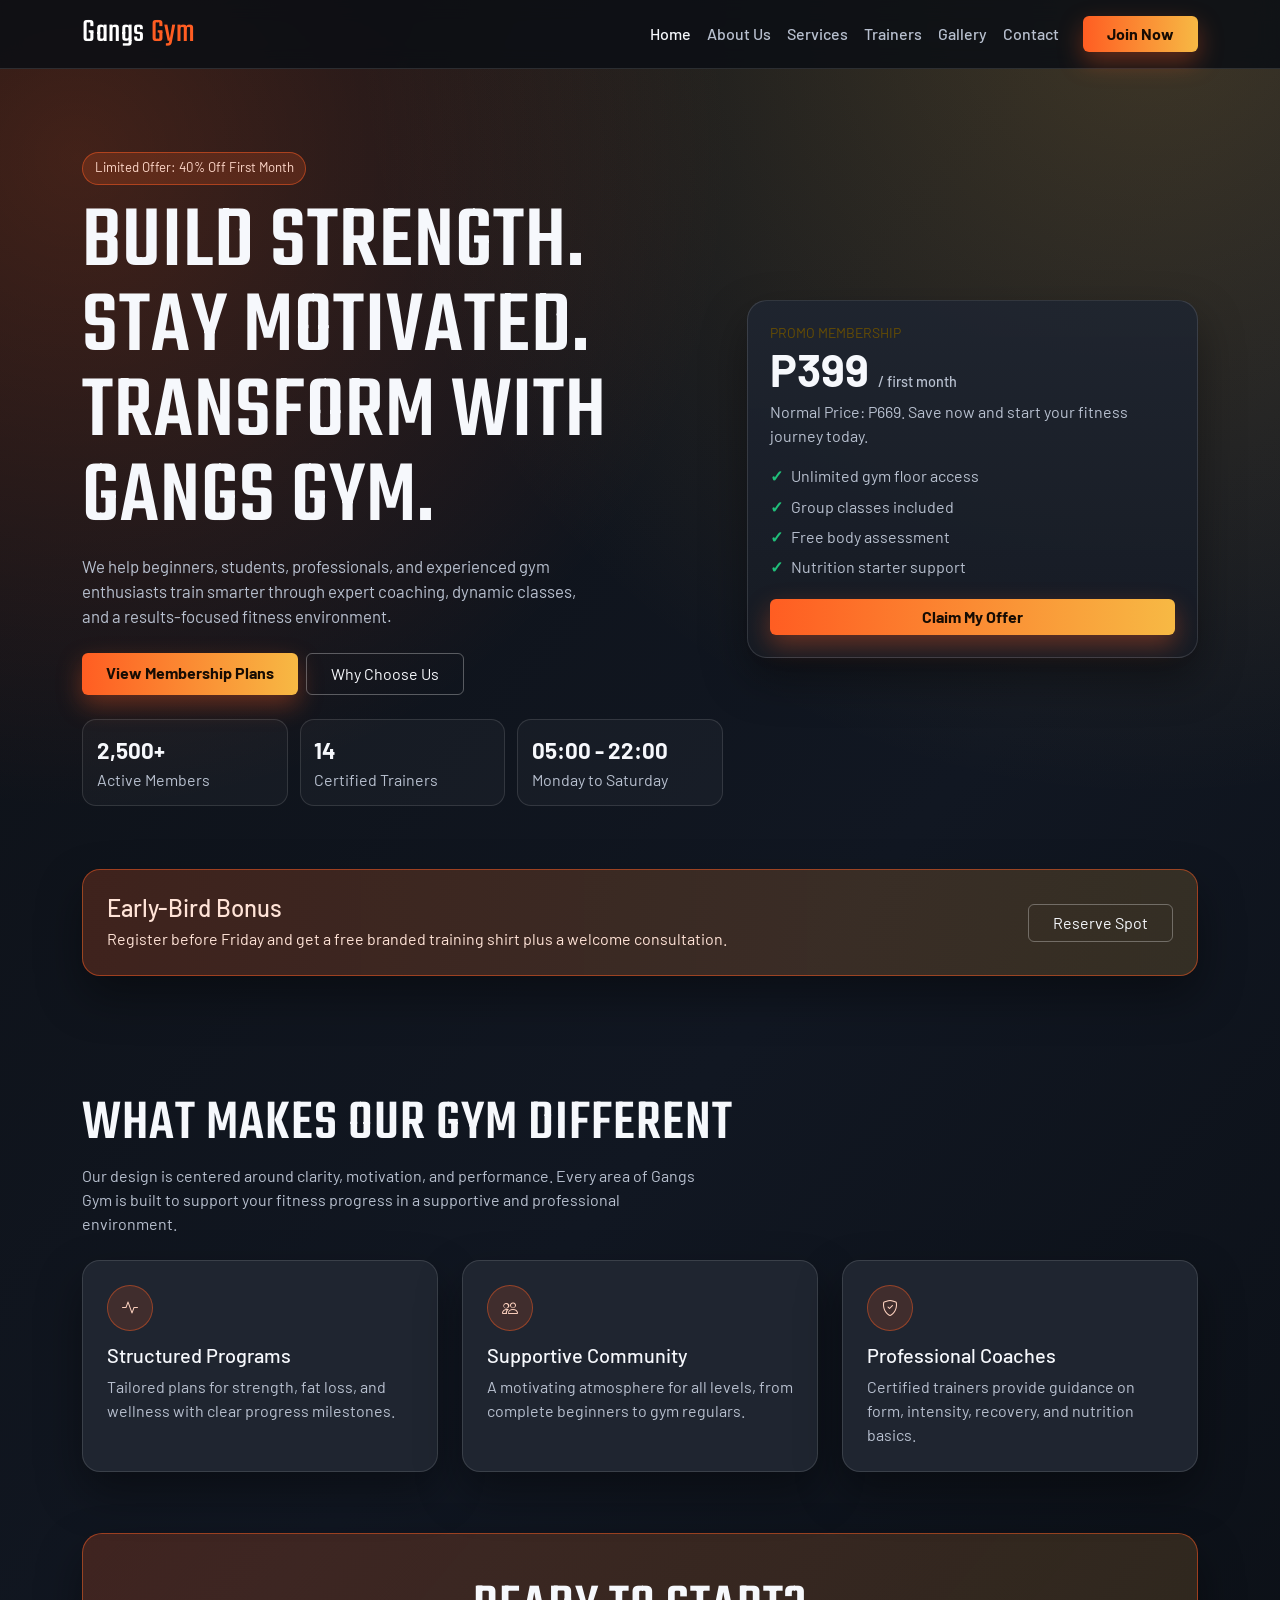
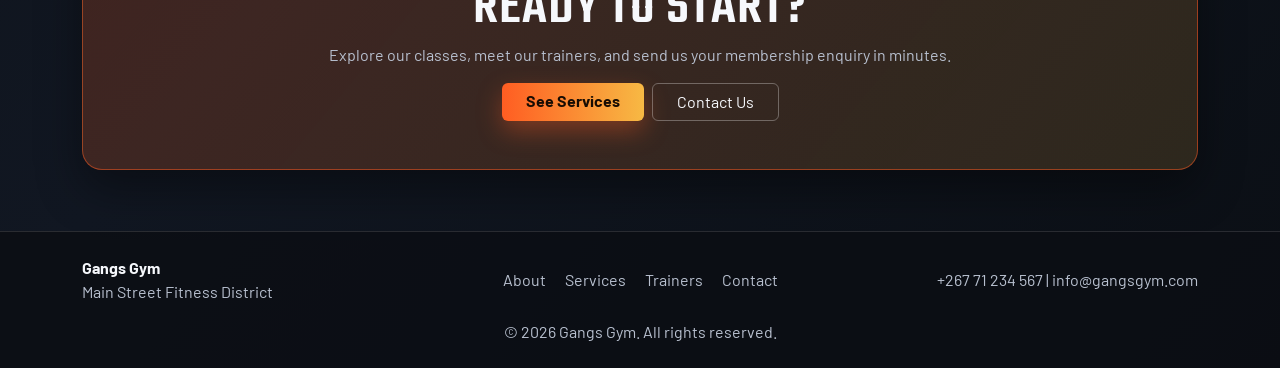
==== index.html @ bc1828f5 "Add files via upload" ====
<!DOCTYPE html>
<html lang="en">
<head>
  <meta charset="UTF-8" />
  <meta name="viewport" content="width=device-width, initial-scale=1" />
  <meta
    name="description"
    content="Gangs Gym official website. Explore memberships, classes, trainers, promotions, and start your fitness journey."
  />
  <title>Gangs Gym | Home</title>
  <link rel="preconnect" href="https://fonts.googleapis.com" />
  <link rel="preconnect" href="https://fonts.gstatic.com" crossorigin />
  <link href="https://fonts.googleapis.com/css2?family=Barlow:wght@400;500;600;700&family=Teko:wght@500;600;700&display=swap" rel="stylesheet" />
  <link href="https://cdn.jsdelivr.net/npm/bootstrap@5.3.3/dist/css/bootstrap.min.css" rel="stylesheet" />
  <link href="https://cdn.jsdelivr.net/npm/bootstrap-icons@1.11.3/font/bootstrap-icons.min.css" rel="stylesheet" />
  <link rel="stylesheet" href="styles.css" />
</head>
<body>
  <nav class="navbar navbar-expand-lg site-navbar sticky-top" data-bs-theme="dark">
    <div class="container py-1">
      <a class="navbar-brand" href="index.html">Gangs <span class="brand-accent">Gym</span></a>
      <button class="navbar-toggler" type="button" data-bs-toggle="collapse" data-bs-target="#mainNav" aria-controls="mainNav" aria-expanded="false" aria-label="Toggle navigation">
        <span class="navbar-toggler-icon"></span>
      </button>
      <div class="collapse navbar-collapse" id="mainNav">
        <ul class="navbar-nav ms-auto me-lg-3">
          <li class="nav-item"><a class="nav-link active" href="index.html">Home</a></li>
          <li class="nav-item"><a class="nav-link" href="about.html">About Us</a></li>
          <li class="nav-item"><a class="nav-link" href="services.html">Services</a></li>
          <li class="nav-item"><a class="nav-link" href="trainers.html">Trainers</a></li>
          <li class="nav-item"><a class="nav-link" href="gallery.html">Gallery</a></li>
          <li class="nav-item"><a class="nav-link" href="contact.html">Contact</a></li>
        </ul>
        <a class="btn btn-brand px-4" href="contact.html">Join Now</a>
      </div>
    </div>
  </nav>

  <main>
    <section class="hero-section">
      <div class="container">
        <div class="row align-items-center g-4">
          <div class="col-lg-7 fade-in">
            <span class="promo-pill">Limited Offer: 40% Off First Month</span>
            <h1 class="hero-title mt-3">Build Strength. Stay Motivated. Transform with Gangs Gym.</h1>
            <p class="hero-sub mb-4">
              We help beginners, students, professionals, and experienced gym enthusiasts train smarter through expert coaching,
              dynamic classes, and a results-focused fitness environment.
            </p>
            <div class="d-flex flex-wrap gap-2">
              <a class="btn btn-brand px-4 py-2" href="services.html">View Membership Plans</a>
              <a class="btn btn-outline-brand px-4 py-2" href="about.html">Why Choose Us</a>
            </div>
            <div class="stat-wrap mt-4">
              <div class="stat-box">
                <strong>2,500+</strong>
                <span class="muted">Active Members</span>
              </div>
              <div class="stat-box">
                <strong>14</strong>
                <span class="muted">Certified Trainers</span>
              </div>
              <div class="stat-box">
                <strong>05:00 - 22:00</strong>
                <span class="muted">Monday to Saturday</span>
              </div>
            </div>
          </div>
          <div class="col-lg-5 fade-in">
            <aside class="hero-card">
              <p class="text-uppercase small text-warning-emphasis mb-1">Promo Membership</p>
              <div class="hero-price">P399 <small>/ first month</small></div>
              <p class="muted mt-2 mb-2">Normal Price: P669. Save now and start your fitness journey today.</p>
              <ul class="check-list">
                <li>Unlimited gym floor access</li>
                <li>Group classes included</li>
                <li>Free body assessment</li>
                <li>Nutrition starter support</li>
              </ul>
              <a class="btn btn-brand w-100 mt-1" href="contact.html">Claim My Offer</a>
            </aside>
          </div>
        </div>
      </div>
    </section>

    <section class="section-space pt-1">
      <div class="container">
        <div class="promo-banner p-4 d-flex flex-column flex-lg-row align-items-lg-center justify-content-between gap-3 fade-in">
          <div>
            <h2 class="h4 mb-1">Early-Bird Bonus</h2>
            <p class="mb-0">Register before Friday and get a free branded training shirt plus a welcome consultation.</p>
          </div>
          <a class="btn btn-outline-brand px-4" href="contact.html">Reserve Spot</a>
        </div>
      </div>
    </section>

    <section class="section-space">
      <div class="container">
        <h2 class="section-title fade-in">What Makes Our Gym Different</h2>
        <p class="section-lead mb-4 fade-in">
          Our design is centered around clarity, motivation, and performance. Every area of Gangs Gym is built to support
          your fitness progress in a supportive and professional environment.
        </p>
        <div class="row g-4">
          <div class="col-md-4 fade-in">
            <article class="feature-card p-4">
              <span class="icon-circle"><i class="bi bi-activity"></i></span>
              <h3 class="h5">Structured Programs</h3>
              <p class="muted mb-0">Tailored plans for strength, fat loss, and wellness with clear progress milestones.</p>
            </article>
          </div>
          <div class="col-md-4 fade-in">
            <article class="feature-card p-4">
              <span class="icon-circle"><i class="bi bi-people"></i></span>
              <h3 class="h5">Supportive Community</h3>
              <p class="muted mb-0">A motivating atmosphere for all levels, from complete beginners to gym regulars.</p>
            </article>
          </div>
          <div class="col-md-4 fade-in">
            <article class="feature-card p-4">
              <span class="icon-circle"><i class="bi bi-shield-check"></i></span>
              <h3 class="h5">Professional Coaches</h3>
              <p class="muted mb-0">Certified trainers provide guidance on form, intensity, recovery, and nutrition basics.</p>
            </article>
          </div>
        </div>
      </div>
    </section>

    <section class="section-space pt-0">
      <div class="container">
        <div class="cta-band p-4 p-lg-5 text-center fade-in">
          <h2 class="section-title mb-2">Ready to Start?</h2>
          <p class="section-lead mx-auto mb-3">
            Explore our classes, meet our trainers, and send us your membership enquiry in minutes.
          </p>
          <div class="d-flex flex-wrap justify-content-center gap-2">
            <a class="btn btn-brand px-4" href="services.html">See Services</a>
            <a class="btn btn-outline-brand px-4" href="contact.html">Contact Us</a>
          </div>
        </div>
      </div>
    </section>
  </main>

  <footer class="py-4">
    <div class="container">
      <div class="row gy-3 align-items-center">
        <div class="col-lg-4 text-center text-lg-start">
          <strong class="d-block">Gangs Gym</strong>
          <span class="muted">Main Street Fitness District</span>
        </div>
        <div class="col-lg-4 text-center">
          <a class="footer-link me-3" href="about.html">About</a>
          <a class="footer-link me-3" href="services.html">Services</a>
          <a class="footer-link me-3" href="trainers.html">Trainers</a>
          <a class="footer-link" href="contact.html">Contact</a>
        </div>
        <div class="col-lg-4 text-center text-lg-end muted">
          <span>+267 71 234 567 | info@gangsgym.com</span>
        </div>
      </div>
      <p class="text-center muted mt-3 mb-0">&copy; <span class="current-year"></span> Gangs Gym. All rights reserved.</p>
    </div>
  </footer>

  <script src="https://cdn.jsdelivr.net/npm/bootstrap@5.3.3/dist/js/bootstrap.bundle.min.js"></script>
  <script src="script.js"></script>
</body>
</html>
---- styles.css ----
:root {
  --bg-main: #0f1218;
  --bg-soft: #171c25;
  --bg-card: #1f2530;
  --text-main: #f6f8fc;
  --text-muted: #b8c0cf;
  --line: rgba(255, 255, 255, 0.12);
  --accent: #ff5d22;
  --accent-2: #f7b944;
  --accent-dark: #351a08;
  --success: #20bf7a;
  --shadow-lg: 0 20px 45px rgba(0, 0, 0, 0.38);
}

* {
  box-sizing: border-box;
}

html {
  scroll-behavior: smooth;
}

body {
  margin: 0;
  color: var(--text-main);
  font-family: "Barlow", sans-serif;
  background:
    radial-gradient(circle at 6% 8%, rgba(255, 93, 34, 0.22), transparent 30%),
    radial-gradient(circle at 90% 0%, rgba(247, 185, 68, 0.2), transparent 35%),
    linear-gradient(130deg, #0d1015 0%, #111722 55%, #0b0f15 100%);
  min-height: 100vh;
}

a {
  color: inherit;
  text-decoration: none;
}

.site-navbar {
  background: rgba(11, 14, 20, 0.86);
  backdrop-filter: blur(10px);
  border-bottom: 1px solid var(--line);
}

.navbar-brand {
  font-family: "Teko", sans-serif;
  font-size: 2.1rem;
  line-height: 1;
  letter-spacing: 0.6px;
}

.brand-accent {
  color: var(--accent);
}

.nav-link {
  color: var(--text-muted);
  font-weight: 500;
}

.nav-link:hover,
.nav-link:focus,
.nav-link.active {
  color: var(--text-main) !important;
}

.btn-brand {
  border: 0;
  font-weight: 700;
  color: #170c03;
  background: linear-gradient(90deg, var(--accent), var(--accent-2));
  box-shadow: 0 10px 24px rgba(255, 93, 34, 0.35);
}

.btn-brand:hover {
  color: #170c03;
  transform: translateY(-1px);
}

.btn-outline-brand {
  border: 1px solid rgba(255, 255, 255, 0.3);
  color: var(--text-main);
}

.btn-outline-brand:hover {
  border-color: var(--accent);
  color: var(--text-main);
  background: rgba(255, 93, 34, 0.13);
}

.hero-section {
  padding: 5.2rem 0 3.7rem;
}

.hero-title,
.section-title {
  font-family: "Teko", sans-serif;
  text-transform: uppercase;
  letter-spacing: 1px;
  margin-bottom: 0.8rem;
}

.hero-title {
  font-size: clamp(2.8rem, 7.8vw, 5.6rem);
  line-height: 0.95;
}

.section-title {
  font-size: clamp(2.1rem, 5.5vw, 3.6rem);
  line-height: 0.92;
}

.hero-sub {
  color: var(--text-muted);
  font-size: 1.05rem;
  max-width: 58ch;
}

.promo-pill {
  display: inline-block;
  padding: 0.34rem 0.72rem;
  border-radius: 999px;
  font-size: 0.83rem;
  border: 1px solid rgba(255, 93, 34, 0.5);
  color: #ffd8ca;
  background: rgba(255, 93, 34, 0.18);
}

.hero-card,
.glass-card {
  background: linear-gradient(180deg, rgba(31, 37, 48, 0.93), rgba(22, 27, 36, 0.95));
  border: 1px solid var(--line);
  border-radius: 20px;
  box-shadow: var(--shadow-lg);
}

.hero-card {
  padding: 1.35rem;
}

.hero-price {
  font-size: 2.8rem;
  font-weight: 700;
  line-height: 1;
}

.hero-price small {
  font-size: 0.9rem;
  color: var(--text-muted);
  font-weight: 500;
}

.check-list {
  margin: 1rem 0;
  padding: 0;
  list-style: none;
}

.check-list li {
  margin-bottom: 0.4rem;
  color: var(--text-muted);
}

.check-list li::before {
  content: "✓";
  color: var(--success);
  margin-right: 0.55rem;
  font-weight: 700;
}

.stat-wrap {
  display: grid;
  grid-template-columns: repeat(3, minmax(0, 1fr));
  gap: 0.75rem;
}

.stat-box {
  border: 1px solid var(--line);
  border-radius: 14px;
  background: rgba(255, 255, 255, 0.03);
  padding: 0.85rem;
}

.stat-box strong {
  display: block;
  font-size: 1.4rem;
}

.section-space {
  padding: 3.8rem 0;
}

.section-lead {
  color: var(--text-muted);
  max-width: 70ch;
}

.feature-card,
.service-card,
.trainer-card,
.gallery-card,
.contact-card {
  height: 100%;
  border: 1px solid var(--line);
  border-radius: 18px;
  background: var(--bg-card);
  box-shadow: var(--shadow-lg);
}

.feature-card .icon-circle,
.contact-card .icon-circle {
  width: 46px;
  height: 46px;
  display: inline-flex;
  align-items: center;
  justify-content: center;
  border-radius: 999px;
  background: rgba(255, 93, 34, 0.15);
  border: 1px solid rgba(255, 93, 34, 0.45);
  color: #ffd3c0;
  margin-bottom: 0.8rem;
}

.muted {
  color: var(--text-muted);
}

.promo-banner {
  border: 1px solid rgba(255, 93, 34, 0.5);
  background: linear-gradient(90deg, rgba(255, 93, 34, 0.2), rgba(247, 185, 68, 0.16));
  color: #ffe3d7;
  border-radius: 18px;
  box-shadow: var(--shadow-lg);
}

.price-card {
  border-radius: 18px;
  border: 1px solid var(--line);
  background: var(--bg-card);
  height: 100%;
}

.price-card.featured {
  border-color: rgba(255, 93, 34, 0.55);
  background: linear-gradient(160deg, rgba(255, 93, 34, 0.23), rgba(247, 185, 68, 0.14));
}

.price-tag {
  font-size: 2.1rem;
  font-weight: 700;
  line-height: 1;
}

.price-tag small {
  color: var(--text-muted);
  font-size: 0.88rem;
  font-weight: 500;
}

.table.table-dark {
  --bs-table-bg: #161b24;
  --bs-table-striped-bg: #12171f;
  --bs-table-border-color: rgba(255, 255, 255, 0.08);
}

.trainer-photo {
  width: 100%;
  height: 280px;
  object-fit: cover;
  border-top-left-radius: 18px;
  border-top-right-radius: 18px;
}

.badge-skill {
  display: inline-block;
  border: 1px solid rgba(255, 255, 255, 0.2);
  border-radius: 999px;
  padding: 0.24rem 0.62rem;
  font-size: 0.8rem;
  color: var(--text-muted);
  margin-right: 0.35rem;
  margin-bottom: 0.35rem;
}

.gallery-image {
  width: 100%;
  height: 260px;
  object-fit: cover;
  border-top-left-radius: 18px;
  border-top-right-radius: 18px;
}

.gallery-caption {
  color: var(--text-muted);
  font-size: 0.95rem;
}

.contact-form .form-control,
.contact-form .form-select {
  background: #111722;
  border: 1px solid rgba(255, 255, 255, 0.16);
  color: var(--text-main);
}

.contact-form .form-control:focus,
.contact-form .form-select:focus {
  border-color: rgba(255, 93, 34, 0.9);
  box-shadow: 0 0 0 0.2rem rgba(255, 93, 34, 0.22);
}

.contact-form .form-control::placeholder {
  color: #94a0b3;
}

.cta-band {
  border: 1px solid rgba(255, 93, 34, 0.5);
  border-radius: 20px;
  background: linear-gradient(130deg, rgba(255, 93, 34, 0.2), rgba(247, 185, 68, 0.14));
  box-shadow: var(--shadow-lg);
}

footer {
  border-top: 1px solid var(--line);
  background: rgba(11, 14, 20, 0.84);
}

.footer-link {
  color: var(--text-muted);
}

.footer-link:hover {
  color: var(--text-main);
}

.fade-in {
  opacity: 0;
  transform: translateY(20px);
  transition: opacity 0.7s ease, transform 0.7s ease;
}

.fade-in.is-visible {
  opacity: 1;
  transform: none;
}

@media (max-width: 991.98px) {
  .hero-section {
    padding-top: 4.5rem;
  }

  .stat-wrap {
    grid-template-columns: 1fr;
  }

  .trainer-photo,
  .gallery-image {
    height: 240px;
  }
}

@media (max-width: 575.98px) {
  .hero-title {
    letter-spacing: 0.6px;
  }

  .section-space {
    padding: 3.1rem 0;
  }

  .trainer-photo,
  .gallery-image {
    height: 210px;
  }
}
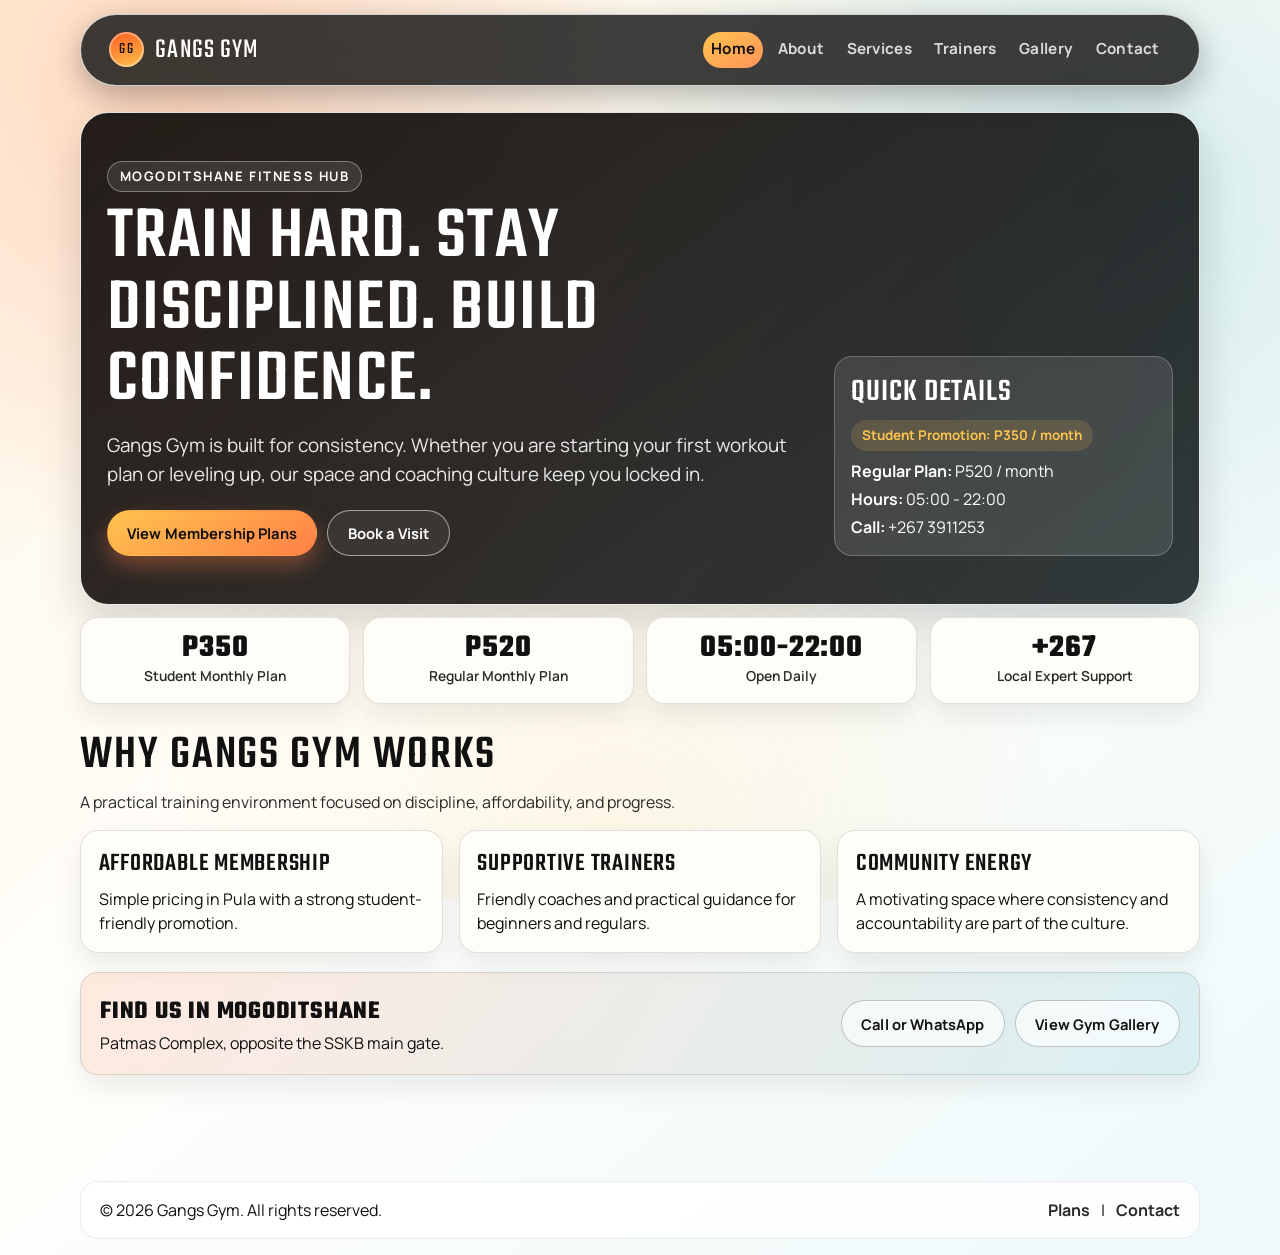
==== commit 7cc257cb: "Add files via upload" ====
--- a/index.html
+++ b/index.html
@@ -3,170 +3,142 @@
 <head>
   <meta charset="UTF-8" />
   <meta name="viewport" content="width=device-width, initial-scale=1" />
-  <meta
-    name="description"
-    content="Gangs Gym official website. Explore memberships, classes, trainers, promotions, and start your fitness journey."
-  />
   <title>Gangs Gym | Home</title>
+  <meta name="description" content="Gangs Gym in Mogoditshane: affordable plans, trainer support, and a disciplined fitness community." />
   <link rel="preconnect" href="https://fonts.googleapis.com" />
   <link rel="preconnect" href="https://fonts.gstatic.com" crossorigin />
-  <link href="https://fonts.googleapis.com/css2?family=Barlow:wght@400;500;600;700&family=Teko:wght@500;600;700&display=swap" rel="stylesheet" />
+  <link href="https://fonts.googleapis.com/css2?family=Manrope:wght@400;500;700;800&family=Teko:wght@500;600;700&display=swap" rel="stylesheet" />
   <link href="https://cdn.jsdelivr.net/npm/bootstrap@5.3.3/dist/css/bootstrap.min.css" rel="stylesheet" />
-  <link href="https://cdn.jsdelivr.net/npm/bootstrap-icons@1.11.3/font/bootstrap-icons.min.css" rel="stylesheet" />
   <link rel="stylesheet" href="styles.css" />
 </head>
-<body>
-  <nav class="navbar navbar-expand-lg site-navbar sticky-top" data-bs-theme="dark">
-    <div class="container py-1">
-      <a class="navbar-brand" href="index.html">Gangs <span class="brand-accent">Gym</span></a>
-      <button class="navbar-toggler" type="button" data-bs-toggle="collapse" data-bs-target="#mainNav" aria-controls="mainNav" aria-expanded="false" aria-label="Toggle navigation">
-        <span class="navbar-toggler-icon"></span>
-      </button>
-      <div class="collapse navbar-collapse" id="mainNav">
-        <ul class="navbar-nav ms-auto me-lg-3">
-          <li class="nav-item"><a class="nav-link active" href="index.html">Home</a></li>
-          <li class="nav-item"><a class="nav-link" href="about.html">About Us</a></li>
-          <li class="nav-item"><a class="nav-link" href="services.html">Services</a></li>
-          <li class="nav-item"><a class="nav-link" href="trainers.html">Trainers</a></li>
-          <li class="nav-item"><a class="nav-link" href="gallery.html">Gallery</a></li>
-          <li class="nav-item"><a class="nav-link" href="contact.html">Contact</a></li>
-        </ul>
-        <a class="btn btn-brand px-4" href="contact.html">Join Now</a>
+<body data-page="index.html">
+  <header class="site-header">
+    <nav class="navbar navbar-expand-lg navbar-dark">
+      <div class="container">
+        <a class="navbar-brand" href="index.html">
+          <span class="brand-mark">GG</span>
+          <span>Gangs Gym</span>
+        </a>
+        <button class="navbar-toggler" type="button" data-bs-toggle="collapse" data-bs-target="#navMenu" aria-controls="navMenu" aria-expanded="false" aria-label="Toggle navigation">
+          <span class="navbar-toggler-icon"></span>
+        </button>
+        <div class="collapse navbar-collapse" id="navMenu">
+          <ul class="navbar-nav ms-auto">
+            <li class="nav-item"><a class="nav-link" href="index.html">Home</a></li>
+            <li class="nav-item"><a class="nav-link" href="about.html">About</a></li>
+            <li class="nav-item"><a class="nav-link" href="services.html">Services</a></li>
+            <li class="nav-item"><a class="nav-link" href="trainers.html">Trainers</a></li>
+            <li class="nav-item"><a class="nav-link" href="gallery.html">Gallery</a></li>
+            <li class="nav-item"><a class="nav-link" href="contact.html">Contact</a></li>
+          </ul>
+        </div>
       </div>
-    </div>
-  </nav>
+    </nav>
+  </header>
 
-  <main>
-    <section class="hero-section">
+  <main class="page-main">
+    <section class="hero-block reveal">
       <div class="container">
-        <div class="row align-items-center g-4">
-          <div class="col-lg-7 fade-in">
-            <span class="promo-pill">Limited Offer: 40% Off First Month</span>
-            <h1 class="hero-title mt-3">Build Strength. Stay Motivated. Transform with Gangs Gym.</h1>
-            <p class="hero-sub mb-4">
-              We help beginners, students, professionals, and experienced gym enthusiasts train smarter through expert coaching,
-              dynamic classes, and a results-focused fitness environment.
+        <div class="row align-items-end g-4">
+          <div class="col-lg-8">
+            <p class="section-kicker">Mogoditshane Fitness Hub</p>
+            <h1 class="display-title">Train Hard. Stay Disciplined. Build Confidence.</h1>
+            <p class="lead-copy">
+              Gangs Gym is built for consistency. Whether you are starting your first workout plan or leveling up,
+              our space and coaching culture keep you locked in.
             </p>
-            <div class="d-flex flex-wrap gap-2">
-              <a class="btn btn-brand px-4 py-2" href="services.html">View Membership Plans</a>
-              <a class="btn btn-outline-brand px-4 py-2" href="about.html">Why Choose Us</a>
-            </div>
-            <div class="stat-wrap mt-4">
-              <div class="stat-box">
-                <strong>2,500+</strong>
-                <span class="muted">Active Members</span>
-              </div>
-              <div class="stat-box">
-                <strong>14</strong>
-                <span class="muted">Certified Trainers</span>
-              </div>
-              <div class="stat-box">
-                <strong>05:00 - 22:00</strong>
-                <span class="muted">Monday to Saturday</span>
-              </div>
+            <div class="hero-actions">
+              <a class="btn-brand" href="services.html">View Membership Plans</a>
+              <a class="btn-outline-brand" href="contact.html">Book a Visit</a>
             </div>
           </div>
-          <div class="col-lg-5 fade-in">
-            <aside class="hero-card">
-              <p class="text-uppercase small text-warning-emphasis mb-1">Promo Membership</p>
-              <div class="hero-price">P399 <small>/ first month</small></div>
-              <p class="muted mt-2 mb-2">Normal Price: P669. Save now and start your fitness journey today.</p>
-              <ul class="check-list">
-                <li>Unlimited gym floor access</li>
-                <li>Group classes included</li>
-                <li>Free body assessment</li>
-                <li>Nutrition starter support</li>
-              </ul>
-              <a class="btn btn-brand w-100 mt-1" href="contact.html">Claim My Offer</a>
+          <div class="col-lg-4">
+            <aside class="info-panel reveal reveal-delay-1">
+              <h2>Quick Details</h2>
+              <p class="mb-2"><span class="price-chip">Student Promotion: P350 / month</span></p>
+              <p class="mb-1"><strong>Regular Plan:</strong> P520 / month</p>
+              <p class="mb-1"><strong>Hours:</strong> 05:00 - 22:00</p>
+              <p class="mb-0"><strong>Call:</strong> +267 3911253</p>
             </aside>
           </div>
         </div>
       </div>
     </section>
 
-    <section class="section-space pt-1">
-      <div class="container">
-        <div class="promo-banner p-4 d-flex flex-column flex-lg-row align-items-lg-center justify-content-between gap-3 fade-in">
-          <div>
-            <h2 class="h4 mb-1">Early-Bird Bonus</h2>
-            <p class="mb-0">Register before Friday and get a free branded training shirt plus a welcome consultation.</p>
-          </div>
-          <a class="btn btn-outline-brand px-4" href="contact.html">Reserve Spot</a>
+    <section class="content-shell reveal reveal-delay-1">
+      <div class="stat-grid">
+        <article class="stat-card">
+          <strong>P350</strong>
+          <span>Student Monthly Plan</span>
+        </article>
+        <article class="stat-card">
+          <strong>P520</strong>
+          <span>Regular Monthly Plan</span>
+        </article>
+        <article class="stat-card">
+          <strong>05:00-22:00</strong>
+          <span>Open Daily</span>
+        </article>
+        <article class="stat-card">
+          <strong>+267</strong>
+          <span>Local Expert Support</span>
+        </article>
+      </div>
+    </section>
+
+    <section class="content-shell">
+      <div class="section-header reveal">
+        <h2 class="section-title">Why Gangs Gym Works</h2>
+        <p class="section-subtitle">A practical training environment focused on discipline, affordability, and progress.</p>
+      </div>
+      <div class="row g-3">
+        <div class="col-md-4 reveal reveal-delay-1">
+          <article class="surface-card">
+            <h3 class="card-title">Affordable Membership</h3>
+            <p class="mb-0">Simple pricing in Pula with a strong student-friendly promotion.</p>
+          </article>
+        </div>
+        <div class="col-md-4 reveal reveal-delay-2">
+          <article class="surface-card">
+            <h3 class="card-title">Supportive Trainers</h3>
+            <p class="mb-0">Friendly coaches and practical guidance for beginners and regulars.</p>
+          </article>
+        </div>
+        <div class="col-md-4 reveal reveal-delay-3">
+          <article class="surface-card">
+            <h3 class="card-title">Community Energy</h3>
+            <p class="mb-0">A motivating space where consistency and accountability are part of the culture.</p>
+          </article>
         </div>
       </div>
     </section>
 
-    <section class="section-space">
-      <div class="container">
-        <h2 class="section-title fade-in">What Makes Our Gym Different</h2>
-        <p class="section-lead mb-4 fade-in">
-          Our design is centered around clarity, motivation, and performance. Every area of Gangs Gym is built to support
-          your fitness progress in a supportive and professional environment.
-        </p>
-        <div class="row g-4">
-          <div class="col-md-4 fade-in">
-            <article class="feature-card p-4">
-              <span class="icon-circle"><i class="bi bi-activity"></i></span>
-              <h3 class="h5">Structured Programs</h3>
-              <p class="muted mb-0">Tailored plans for strength, fat loss, and wellness with clear progress milestones.</p>
-            </article>
-          </div>
-          <div class="col-md-4 fade-in">
-            <article class="feature-card p-4">
-              <span class="icon-circle"><i class="bi bi-people"></i></span>
-              <h3 class="h5">Supportive Community</h3>
-              <p class="muted mb-0">A motivating atmosphere for all levels, from complete beginners to gym regulars.</p>
-            </article>
-          </div>
-          <div class="col-md-4 fade-in">
-            <article class="feature-card p-4">
-              <span class="icon-circle"><i class="bi bi-shield-check"></i></span>
-              <h3 class="h5">Professional Coaches</h3>
-              <p class="muted mb-0">Certified trainers provide guidance on form, intensity, recovery, and nutrition basics.</p>
-            </article>
-          </div>
+    <section class="content-shell reveal reveal-delay-2">
+      <div class="cta-strip">
+        <div>
+          <strong>Find Us in Mogoditshane</strong>
+          <p class="mb-0">Patmas Complex, opposite the SSKB main gate.</p>
         </div>
-      </div>
-    </section>
-
-    <section class="section-space pt-0">
-      <div class="container">
-        <div class="cta-band p-4 p-lg-5 text-center fade-in">
-          <h2 class="section-title mb-2">Ready to Start?</h2>
-          <p class="section-lead mx-auto mb-3">
-            Explore our classes, meet our trainers, and send us your membership enquiry in minutes.
-          </p>
-          <div class="d-flex flex-wrap justify-content-center gap-2">
-            <a class="btn btn-brand px-4" href="services.html">See Services</a>
-            <a class="btn btn-outline-brand px-4" href="contact.html">Contact Us</a>
-          </div>
+        <div class="hero-actions">
+          <a class="btn-ghost-light" href="contact.html">Call or WhatsApp</a>
+          <a class="btn-ghost-light" href="gallery.html">View Gym Gallery</a>
         </div>
       </div>
     </section>
   </main>
 
-  <footer class="py-4">
-    <div class="container">
-      <div class="row gy-3 align-items-center">
-        <div class="col-lg-4 text-center text-lg-start">
-          <strong class="d-block">Gangs Gym</strong>
-          <span class="muted">Main Street Fitness District</span>
-        </div>
-        <div class="col-lg-4 text-center">
-          <a class="footer-link me-3" href="about.html">About</a>
-          <a class="footer-link me-3" href="services.html">Services</a>
-          <a class="footer-link me-3" href="trainers.html">Trainers</a>
-          <a class="footer-link" href="contact.html">Contact</a>
-        </div>
-        <div class="col-lg-4 text-center text-lg-end muted">
-          <span>+267 71 234 567 | info@gangsgym.com</span>
-        </div>
+  <footer class="site-footer">
+    <div class="footer-content">
+      <div>&copy; <span class="current-year"></span> Gangs Gym. All rights reserved.</div>
+      <div>
+        <a href="services.html">Plans</a>
+        <span class="mx-2">|</span>
+        <a href="contact.html">Contact</a>
       </div>
-      <p class="text-center muted mt-3 mb-0">&copy; <span class="current-year"></span> Gangs Gym. All rights reserved.</p>
     </div>
   </footer>
 
   <script src="https://cdn.jsdelivr.net/npm/bootstrap@5.3.3/dist/js/bootstrap.bundle.min.js"></script>
   <script src="script.js"></script>
 </body>
-</html>
+</html>
--- a/styles.css
+++ b/styles.css
@@ -1,374 +1,691 @@
 :root {
-  --bg-main: #0f1218;
-  --bg-soft: #171c25;
-  --bg-card: #1f2530;
-  --text-main: #f6f8fc;
-  --text-muted: #b8c0cf;
-  --line: rgba(255, 255, 255, 0.12);
-  --accent: #ff5d22;
-  --accent-2: #f7b944;
-  --accent-dark: #351a08;
-  --success: #20bf7a;
-  --shadow-lg: 0 20px 45px rgba(0, 0, 0, 0.38);
+  --ink-900: #111111;
+  --ink-700: #2a2a2a;
+  --ink-500: #4e4e4e;
+  --paper: #fff9ef;
+  --surface: #fffdf8;
+  --line: rgba(24, 24, 24, 0.12);
+  --brand: #ff5a1f;
+  --brand-deep: #d9480f;
+  --accent: #1098ad;
+  --accent-deep: #0b7285;
+  --success: #2f9e44;
+  --radius-lg: 28px;
+  --radius-md: 18px;
+  --radius-sm: 12px;
+  --shadow-soft: 0 12px 28px rgba(17, 17, 17, 0.08);
+  --shadow-strong: 0 20px 40px rgba(17, 17, 17, 0.16);
 }
 
 * {
   box-sizing: border-box;
 }
 
-html {
-  scroll-behavior: smooth;
-}
-
+html,
 body {
   margin: 0;
-  color: var(--text-main);
-  font-family: "Barlow", sans-serif;
+  min-height: 100%;
+}
+
+body {
+  position: relative;
+  font-family: "Manrope", "Segoe UI", sans-serif;
+  color: var(--ink-900);
+  background: linear-gradient(140deg, #fff6e3 0%, #fffefb 48%, #eef9fb 100%);
+  overflow-x: hidden;
+}
+
+body::before,
+body::after {
+  content: "";
+  position: fixed;
+  inset: 0;
+  pointer-events: none;
+  z-index: -2;
+}
+
+body::before {
   background:
-    radial-gradient(circle at 6% 8%, rgba(255, 93, 34, 0.22), transparent 30%),
-    radial-gradient(circle at 90% 0%, rgba(247, 185, 68, 0.2), transparent 35%),
-    linear-gradient(130deg, #0d1015 0%, #111722 55%, #0b0f15 100%);
-  min-height: 100vh;
+    radial-gradient(circle at 14% 11%, rgba(255, 90, 31, 0.2), transparent 34%),
+    radial-gradient(circle at 86% 22%, rgba(16, 152, 173, 0.18), transparent 38%),
+    radial-gradient(circle at 48% 94%, rgba(255, 196, 80, 0.12), transparent 44%);
+}
+
+body::after {
+  z-index: -1;
+  background-image: linear-gradient(rgba(255, 255, 255, 0.12) 1px, transparent 1px),
+    linear-gradient(90deg, rgba(255, 255, 255, 0.12) 1px, transparent 1px);
+  background-size: 42px 42px;
+  opacity: 0.3;
 }
 
 a {
   color: inherit;
-  text-decoration: none;
-}
-
-.site-navbar {
-  background: rgba(11, 14, 20, 0.86);
-  backdrop-filter: blur(10px);
-  border-bottom: 1px solid var(--line);
+}
+
+.page-main {
+  padding-top: 112px;
+  padding-bottom: 48px;
+}
+
+.container {
+  position: relative;
+}
+
+.site-header {
+  position: fixed;
+  top: 0;
+  left: 0;
+  right: 0;
+  z-index: 30;
+  padding-top: 14px;
+}
+
+.site-header .navbar {
+  margin: 0 auto;
+  width: min(1120px, calc(100% - 1.4rem));
+  border: 1px solid rgba(255, 255, 255, 0.75);
+  border-radius: 999px;
+  background: rgba(20, 20, 20, 0.82);
+  backdrop-filter: blur(12px);
+  box-shadow: 0 10px 30px rgba(17, 17, 17, 0.3);
+  padding: 0.55rem 1rem;
 }
 
 .navbar-brand {
-  font-family: "Teko", sans-serif;
-  font-size: 2.1rem;
+  display: inline-flex;
+  align-items: center;
+  gap: 0.7rem;
+  font-family: "Teko", "Arial Narrow", sans-serif;
+  font-size: 1.75rem;
+  letter-spacing: 0.04em;
+  color: #ffffff;
+  text-transform: uppercase;
+}
+
+.brand-mark {
+  display: inline-grid;
+  place-items: center;
+  width: 2.2rem;
+  height: 2.2rem;
+  border-radius: 50%;
+  font-size: 1rem;
   line-height: 1;
-  letter-spacing: 0.6px;
-}
-
-.brand-accent {
-  color: var(--accent);
-}
-
-.nav-link {
-  color: var(--text-muted);
-  font-weight: 500;
-}
-
-.nav-link:hover,
-.nav-link:focus,
-.nav-link.active {
-  color: var(--text-main) !important;
-}
-
-.btn-brand {
-  border: 0;
+  background: linear-gradient(160deg, var(--brand), #ffc44f);
+  color: #111111;
+  box-shadow: inset 0 0 0 2px rgba(255, 255, 255, 0.35);
+}
+
+.navbar .nav-link {
+  color: rgba(255, 255, 255, 0.82);
   font-weight: 700;
-  color: #170c03;
-  background: linear-gradient(90deg, var(--accent), var(--accent-2));
-  box-shadow: 0 10px 24px rgba(255, 93, 34, 0.35);
-}
-
-.btn-brand:hover {
-  color: #170c03;
-  transform: translateY(-1px);
-}
-
-.btn-outline-brand {
-  border: 1px solid rgba(255, 255, 255, 0.3);
-  color: var(--text-main);
-}
-
-.btn-outline-brand:hover {
-  border-color: var(--accent);
-  color: var(--text-main);
-  background: rgba(255, 93, 34, 0.13);
-}
-
-.hero-section {
-  padding: 5.2rem 0 3.7rem;
-}
-
-.hero-title,
-.section-title {
-  font-family: "Teko", sans-serif;
-  text-transform: uppercase;
-  letter-spacing: 1px;
-  margin-bottom: 0.8rem;
-}
-
-.hero-title {
-  font-size: clamp(2.8rem, 7.8vw, 5.6rem);
+  font-size: 0.95rem;
+  letter-spacing: 0.02em;
+  margin-left: 0.2rem;
+  margin-right: 0.2rem;
+  border-radius: 999px;
+  padding: 0.4rem 0.9rem;
+  transition: color 0.3s ease, background-color 0.3s ease;
+}
+
+.navbar .nav-link:hover,
+.navbar .nav-link:focus-visible {
+  color: #ffffff;
+  background: rgba(255, 255, 255, 0.16);
+}
+
+.navbar .nav-link.active {
+  color: #111111;
+  background: linear-gradient(145deg, #ffc44f, #ff9358);
+}
+
+.hero-block {
+  margin: 0 auto 1.75rem;
+  width: min(1120px, calc(100% - 1.4rem));
+  border-radius: var(--radius-lg);
+  border: 1px solid rgba(255, 255, 255, 0.9);
+  background:
+    linear-gradient(145deg, rgba(17, 17, 17, 0.92), rgba(17, 17, 17, 0.8)),
+    linear-gradient(120deg, rgba(255, 90, 31, 0.45), rgba(16, 152, 173, 0.32));
+  color: #ffffff;
+  overflow: hidden;
+  box-shadow: var(--shadow-strong);
+}
+
+.hero-block .container {
+  padding: 3rem 1.6rem;
+}
+
+.section-kicker {
+  display: inline-block;
+  margin-bottom: 0.7rem;
+  padding: 0.3rem 0.75rem;
+  border-radius: 999px;
+  border: 1px solid rgba(255, 255, 255, 0.35);
+  background: rgba(255, 255, 255, 0.1);
+  font-size: 0.82rem;
+  text-transform: uppercase;
+  letter-spacing: 0.12em;
+  font-weight: 700;
+}
+
+.display-title {
+  font-family: "Teko", "Arial Narrow", sans-serif;
+  font-size: clamp(2.4rem, 8vw, 4.7rem);
   line-height: 0.95;
-}
-
-.section-title {
-  font-size: clamp(2.1rem, 5.5vw, 3.6rem);
-  line-height: 0.92;
-}
-
-.hero-sub {
-  color: var(--text-muted);
-  font-size: 1.05rem;
-  max-width: 58ch;
-}
-
-.promo-pill {
-  display: inline-block;
-  padding: 0.34rem 0.72rem;
-  border-radius: 999px;
-  font-size: 0.83rem;
-  border: 1px solid rgba(255, 93, 34, 0.5);
-  color: #ffd8ca;
-  background: rgba(255, 93, 34, 0.18);
-}
-
-.hero-card,
-.glass-card {
-  background: linear-gradient(180deg, rgba(31, 37, 48, 0.93), rgba(22, 27, 36, 0.95));
-  border: 1px solid var(--line);
-  border-radius: 20px;
-  box-shadow: var(--shadow-lg);
-}
-
-.hero-card {
-  padding: 1.35rem;
-}
-
-.hero-price {
-  font-size: 2.8rem;
-  font-weight: 700;
-  line-height: 1;
-}
-
-.hero-price small {
-  font-size: 0.9rem;
-  color: var(--text-muted);
-  font-weight: 500;
-}
-
-.check-list {
-  margin: 1rem 0;
-  padding: 0;
-  list-style: none;
-}
-
-.check-list li {
-  margin-bottom: 0.4rem;
-  color: var(--text-muted);
-}
-
-.check-list li::before {
-  content: "✓";
-  color: var(--success);
-  margin-right: 0.55rem;
-  font-weight: 700;
-}
-
-.stat-wrap {
-  display: grid;
-  grid-template-columns: repeat(3, minmax(0, 1fr));
-  gap: 0.75rem;
-}
-
-.stat-box {
-  border: 1px solid var(--line);
-  border-radius: 14px;
-  background: rgba(255, 255, 255, 0.03);
-  padding: 0.85rem;
-}
-
-.stat-box strong {
-  display: block;
-  font-size: 1.4rem;
-}
-
-.section-space {
-  padding: 3.8rem 0;
-}
-
-.section-lead {
-  color: var(--text-muted);
-  max-width: 70ch;
-}
-
-.feature-card,
-.service-card,
-.trainer-card,
-.gallery-card,
-.contact-card {
-  height: 100%;
-  border: 1px solid var(--line);
-  border-radius: 18px;
-  background: var(--bg-card);
-  box-shadow: var(--shadow-lg);
-}
-
-.feature-card .icon-circle,
-.contact-card .icon-circle {
-  width: 46px;
-  height: 46px;
+  letter-spacing: 0.02em;
+  text-transform: uppercase;
+  margin-bottom: 0.85rem;
+}
+
+.lead-copy {
+  color: rgba(255, 255, 255, 0.9);
+  font-size: clamp(1rem, 2.5vw, 1.18rem);
+  max-width: 62ch;
+  margin-bottom: 1.35rem;
+}
+
+.hero-actions {
+  display: flex;
+  flex-wrap: wrap;
+  gap: 0.65rem;
+}
+
+.btn-brand,
+.btn-outline-brand,
+.btn-ghost-light {
   display: inline-flex;
   align-items: center;
   justify-content: center;
+  gap: 0.45rem;
   border-radius: 999px;
-  background: rgba(255, 93, 34, 0.15);
-  border: 1px solid rgba(255, 93, 34, 0.45);
-  color: #ffd3c0;
-  margin-bottom: 0.8rem;
-}
-
-.muted {
-  color: var(--text-muted);
-}
-
-.promo-banner {
-  border: 1px solid rgba(255, 93, 34, 0.5);
-  background: linear-gradient(90deg, rgba(255, 93, 34, 0.2), rgba(247, 185, 68, 0.16));
-  color: #ffe3d7;
-  border-radius: 18px;
-  box-shadow: var(--shadow-lg);
+  padding: 0.7rem 1.2rem;
+  font-weight: 700;
+  font-size: 0.92rem;
+  letter-spacing: 0.01em;
+  text-decoration: none;
+  border: 1px solid transparent;
+  transition: transform 0.22s ease, box-shadow 0.22s ease, background 0.22s ease, color 0.22s ease;
+}
+
+.btn-brand {
+  color: #111111;
+  background: linear-gradient(150deg, #ffc44f, #ff7f45);
+  box-shadow: 0 10px 20px rgba(255, 127, 69, 0.35);
+}
+
+.btn-brand:hover,
+.btn-brand:focus-visible {
+  transform: translateY(-2px);
+  box-shadow: 0 14px 24px rgba(255, 127, 69, 0.4);
+}
+
+.btn-outline-brand {
+  color: #ffffff;
+  border-color: rgba(255, 255, 255, 0.54);
+  background: rgba(255, 255, 255, 0.06);
+}
+
+.btn-outline-brand:hover,
+.btn-outline-brand:focus-visible {
+  color: #111111;
+  background: #ffffff;
+  transform: translateY(-2px);
+}
+
+.btn-ghost-light {
+  color: var(--ink-900);
+  border-color: rgba(17, 17, 17, 0.24);
+  background: rgba(255, 255, 255, 0.65);
+}
+
+.btn-ghost-light:hover,
+.btn-ghost-light:focus-visible {
+  background: #ffffff;
+  transform: translateY(-2px);
+}
+
+.info-panel {
+  background: rgba(255, 255, 255, 0.11);
+  border: 1px solid rgba(255, 255, 255, 0.24);
+  border-radius: var(--radius-md);
+  padding: 1rem;
+  backdrop-filter: blur(4px);
+}
+
+.info-panel h2,
+.info-panel h3 {
+  font-family: "Teko", "Arial Narrow", sans-serif;
+  letter-spacing: 0.03em;
+  text-transform: uppercase;
+  margin-bottom: 0.55rem;
+}
+
+.price-chip {
+  display: inline-flex;
+  align-items: center;
+  padding: 0.35rem 0.7rem;
+  border-radius: 999px;
+  background: rgba(255, 196, 79, 0.15);
+  color: #ffc44f;
+  font-weight: 700;
+  font-size: 0.84rem;
+}
+
+.content-shell {
+  margin: 0 auto 1.2rem;
+  width: min(1120px, calc(100% - 1.4rem));
+}
+
+.section-header {
+  margin-bottom: 1rem;
+}
+
+.section-title {
+  font-family: "Teko", "Arial Narrow", sans-serif;
+  text-transform: uppercase;
+  letter-spacing: 0.04em;
+  font-size: clamp(1.9rem, 4vw, 3rem);
+  margin-bottom: 0.35rem;
+  color: var(--ink-900);
+}
+
+.section-subtitle {
+  color: var(--ink-700);
+  margin-bottom: 0;
+}
+
+.surface-card,
+.stat-card,
+.price-card,
+.contact-card,
+.table-card,
+.timeline-card,
+.trainer-card,
+.gallery-card,
+.cta-strip {
+  background: var(--surface);
+  border: 1px solid var(--line);
+  border-radius: var(--radius-md);
+  box-shadow: var(--shadow-soft);
+}
+
+.surface-card,
+.price-card,
+.contact-card,
+.timeline-card,
+.table-card,
+.trainer-card,
+.gallery-card {
+  padding: 1.1rem;
+  height: 100%;
+}
+
+.stat-grid {
+  display: grid;
+  grid-template-columns: repeat(4, minmax(0, 1fr));
+  gap: 0.8rem;
+  margin-top: -1rem;
+  margin-bottom: 1.4rem;
+}
+
+.stat-card {
+  padding: 1rem;
+  text-align: center;
+}
+
+.stat-card strong {
+  display: block;
+  font-family: "Teko", "Arial Narrow", sans-serif;
+  font-size: 2rem;
+  line-height: 0.92;
+  letter-spacing: 0.03em;
+}
+
+.stat-card span {
+  font-size: 0.86rem;
+  color: var(--ink-700);
+  font-weight: 600;
+}
+
+.card-title {
+  font-family: "Teko", "Arial Narrow", sans-serif;
+  font-size: 1.6rem;
+  letter-spacing: 0.03em;
+  text-transform: uppercase;
+  margin-bottom: 0.45rem;
 }
 
 .price-card {
-  border-radius: 18px;
-  border: 1px solid var(--line);
-  background: var(--bg-card);
-  height: 100%;
+  position: relative;
+  overflow: hidden;
+}
+
+.price-card::before {
+  content: "";
+  position: absolute;
+  top: 0;
+  left: 0;
+  right: 0;
+  height: 4px;
+  background: linear-gradient(90deg, var(--brand), var(--accent));
+}
+
+.price-label {
+  font-family: "Teko", "Arial Narrow", sans-serif;
+  font-size: 2rem;
+  color: var(--brand-deep);
+  line-height: 0.9;
+  letter-spacing: 0.02em;
+  margin-bottom: 0.3rem;
 }
 
 .price-card.featured {
-  border-color: rgba(255, 93, 34, 0.55);
-  background: linear-gradient(160deg, rgba(255, 93, 34, 0.23), rgba(247, 185, 68, 0.14));
-}
-
-.price-tag {
-  font-size: 2.1rem;
-  font-weight: 700;
-  line-height: 1;
-}
-
-.price-tag small {
-  color: var(--text-muted);
-  font-size: 0.88rem;
-  font-weight: 500;
-}
-
-.table.table-dark {
-  --bs-table-bg: #161b24;
-  --bs-table-striped-bg: #12171f;
-  --bs-table-border-color: rgba(255, 255, 255, 0.08);
-}
-
-.trainer-photo {
-  width: 100%;
-  height: 280px;
-  object-fit: cover;
-  border-top-left-radius: 18px;
-  border-top-right-radius: 18px;
-}
-
-.badge-skill {
-  display: inline-block;
-  border: 1px solid rgba(255, 255, 255, 0.2);
-  border-radius: 999px;
-  padding: 0.24rem 0.62rem;
-  font-size: 0.8rem;
-  color: var(--text-muted);
-  margin-right: 0.35rem;
-  margin-bottom: 0.35rem;
-}
-
+  border-color: rgba(255, 90, 31, 0.44);
+  box-shadow: 0 18px 30px rgba(255, 90, 31, 0.2);
+  transform: translateY(-4px);
+}
+
+.feature-list {
+  list-style: none;
+  margin: 0;
+  padding: 0;
+}
+
+.feature-list li {
+  position: relative;
+  padding-left: 1.1rem;
+  margin-bottom: 0.45rem;
+  color: var(--ink-700);
+}
+
+.feature-list li::before {
+  content: "";
+  position: absolute;
+  top: 0.5rem;
+  left: 0;
+  width: 0.48rem;
+  height: 0.48rem;
+  border-radius: 50%;
+  background: linear-gradient(130deg, var(--brand), var(--accent));
+}
+
+.schedule-table {
+  --bs-table-bg: transparent;
+  --bs-table-color: var(--ink-900);
+  --bs-table-border-color: rgba(17, 17, 17, 0.1);
+  margin-bottom: 0;
+}
+
+.schedule-table thead th {
+  background: #fff2d3;
+  text-transform: uppercase;
+  font-size: 0.78rem;
+  letter-spacing: 0.08em;
+  color: var(--ink-700);
+}
+
+.timeline-card {
+  position: relative;
+  padding-left: 1.6rem;
+}
+
+.timeline-card::before {
+  content: "";
+  position: absolute;
+  top: 1.2rem;
+  bottom: 1.2rem;
+  left: 0.7rem;
+  width: 2px;
+  background: linear-gradient(var(--brand), var(--accent));
+}
+
+.timeline-item {
+  position: relative;
+  margin-bottom: 0.9rem;
+  padding-left: 1rem;
+}
+
+.timeline-item:last-child {
+  margin-bottom: 0;
+}
+
+.timeline-item::before {
+  content: "";
+  position: absolute;
+  top: 0.4rem;
+  left: -0.05rem;
+  width: 0.58rem;
+  height: 0.58rem;
+  border-radius: 50%;
+  background: var(--brand);
+  box-shadow: 0 0 0 4px rgba(255, 90, 31, 0.15);
+}
+
+.trainer-photo,
 .gallery-image {
   width: 100%;
-  height: 260px;
-  object-fit: cover;
-  border-top-left-radius: 18px;
-  border-top-right-radius: 18px;
-}
-
-.gallery-caption {
-  color: var(--text-muted);
-  font-size: 0.95rem;
-}
-
-.contact-form .form-control,
-.contact-form .form-select {
-  background: #111722;
-  border: 1px solid rgba(255, 255, 255, 0.16);
-  color: var(--text-main);
-}
-
-.contact-form .form-control:focus,
-.contact-form .form-select:focus {
-  border-color: rgba(255, 93, 34, 0.9);
-  box-shadow: 0 0 0 0.2rem rgba(255, 93, 34, 0.22);
-}
-
-.contact-form .form-control::placeholder {
-  color: #94a0b3;
-}
-
-.cta-band {
-  border: 1px solid rgba(255, 93, 34, 0.5);
-  border-radius: 20px;
-  background: linear-gradient(130deg, rgba(255, 93, 34, 0.2), rgba(247, 185, 68, 0.14));
-  box-shadow: var(--shadow-lg);
-}
-
-footer {
-  border-top: 1px solid var(--line);
-  background: rgba(11, 14, 20, 0.84);
-}
-
-.footer-link {
-  color: var(--text-muted);
-}
-
-.footer-link:hover {
-  color: var(--text-main);
-}
-
-.fade-in {
-  opacity: 0;
-  transform: translateY(20px);
-  transition: opacity 0.7s ease, transform 0.7s ease;
-}
-
-.fade-in.is-visible {
+  aspect-ratio: 4 / 5;
+  height: auto;
+  object-fit: contain;
+  object-position: center;
+  border-radius: var(--radius-sm);
+  border: 1px solid rgba(17, 17, 17, 0.08);
+  background: #f8efe5;
+}
+
+
+
+.gallery-grid {
+  display: grid;
+  grid-template-columns: repeat(12, minmax(0, 1fr));
+  gap: 0.9rem;
+}
+
+.gallery-card {
+  grid-column: span 4;
+}
+
+.gallery-card:nth-child(3n + 1) {
+  grid-row: span 1;
+}
+
+.gallery-card figcaption {
+  margin-top: 0.65rem;
+  font-size: 0.88rem;
+  color: var(--ink-700);
+}
+
+.image-fallback {
+  display: grid;
+  place-items: center;
+  width: 100%;
+  min-height: 220px;
+  border-radius: var(--radius-sm);
+  border: 1px dashed rgba(17, 17, 17, 0.25);
+  background: linear-gradient(150deg, #ffeac2, #dff2f7);
+  color: var(--ink-700);
+  font-weight: 700;
+  font-size: 0.9rem;
+  text-align: center;
+  padding: 0.8rem;
+}
+
+.cta-strip {
+  display: flex;
+  flex-wrap: wrap;
+  align-items: center;
+  justify-content: space-between;
+  gap: 1rem;
+  padding: 1.2rem;
+  margin-top: 0.9rem;
+  border-radius: var(--radius-md);
+  background: linear-gradient(120deg, rgba(255, 90, 31, 0.12), rgba(16, 152, 173, 0.11));
+}
+
+.cta-strip strong {
+  font-family: "Teko", "Arial Narrow", sans-serif;
+  font-size: 1.6rem;
+  text-transform: uppercase;
+  letter-spacing: 0.03em;
+}
+
+.contact-card .form-control,
+.contact-card .form-select {
+  border-radius: 12px;
+  border-color: rgba(17, 17, 17, 0.18);
+  padding: 0.65rem 0.75rem;
+}
+
+.contact-card .form-control:focus,
+.contact-card .form-select:focus {
+  border-color: rgba(255, 90, 31, 0.55);
+  box-shadow: 0 0 0 0.22rem rgba(255, 90, 31, 0.16);
+}
+
+.contact-card .form-label {
+  font-weight: 700;
+  color: var(--ink-700);
+}
+
+.notice-success {
+  border-radius: 12px;
+  border: 1px solid rgba(47, 158, 68, 0.2);
+  background: rgba(47, 158, 68, 0.1);
+  color: #1f6d2f;
+}
+
+.site-footer {
+  margin: 2.4rem auto 1rem;
+  width: min(1120px, calc(100% - 1.4rem));
+  border: 1px solid rgba(17, 17, 17, 0.08);
+  border-radius: var(--radius-md);
+  background: rgba(255, 255, 255, 0.82);
+  backdrop-filter: blur(8px);
+  padding: 1rem 1.2rem;
+}
+
+.site-footer .footer-content {
+  display: flex;
+  flex-wrap: wrap;
+  align-items: center;
+  justify-content: space-between;
+  gap: 0.6rem 1.2rem;
+}
+
+.site-footer a {
+  text-decoration: none;
+  font-weight: 700;
+  color: var(--ink-700);
+}
+
+.site-footer a:hover,
+.site-footer a:focus-visible {
+  color: var(--brand-deep);
+}
+
+.reveal {
   opacity: 1;
   transform: none;
 }
 
-@media (max-width: 991.98px) {
-  .hero-section {
-    padding-top: 4.5rem;
-  }
-
-  .stat-wrap {
+.js-enabled .reveal {
+  opacity: 0;
+  transform: translateY(20px) scale(0.985);
+  transition: opacity 0.7s ease, transform 0.7s ease;
+}
+
+.js-enabled .reveal.is-visible {
+  opacity: 1;
+  transform: translateY(0) scale(1);
+}
+
+.reveal-delay-1 {
+  transition-delay: 0.12s;
+}
+
+.reveal-delay-2 {
+  transition-delay: 0.2s;
+}
+
+.reveal-delay-3 {
+  transition-delay: 0.28s;
+}
+
+@media (max-width: 991px) {
+  .page-main {
+    padding-top: 104px;
+  }
+
+  .site-header .navbar {
+    border-radius: 20px;
+  }
+
+  .navbar-brand {
+    font-size: 1.55rem;
+  }
+
+  .navbar .nav-link {
+    margin: 0.15rem 0;
+  }
+
+  .stat-grid {
+    grid-template-columns: repeat(2, minmax(0, 1fr));
+  }
+
+  .gallery-card {
+    grid-column: span 6;
+  }
+}
+
+@media (max-width: 767px) {
+  .hero-block .container,
+  .content-shell {
+    width: calc(100% - 1rem);
+  }
+
+  .hero-block {
+    margin-bottom: 1rem;
+  }
+
+  .hero-block .container {
+    padding: 2.3rem 1rem;
+  }
+
+  .display-title {
+    font-size: clamp(2rem, 12vw, 3.1rem);
+  }
+
+  .stat-grid {
     grid-template-columns: 1fr;
+    margin-top: 0;
+  }
+
+  .gallery-card {
+    grid-column: span 12;
   }
 
   .trainer-photo,
   .gallery-image {
-    height: 240px;
-  }
-}
-
-@media (max-width: 575.98px) {
-  .hero-title {
-    letter-spacing: 0.6px;
-  }
-
-  .section-space {
-    padding: 3.1rem 0;
-  }
-
-  .trainer-photo,
-  .gallery-image {
-    height: 210px;
-  }
-}
+    height: 220px;
+  }
+
+  .site-footer {
+    margin-top: 1.7rem;
+  }
+}
+
+@media (prefers-reduced-motion: reduce) {
+  *,
+  *::before,
+  *::after {
+    animation: none !important;
+    transition: none !important;
+    scroll-behavior: auto !important;
+  }
+
+  .reveal {
+    opacity: 1;
+    transform: none;
+  }
+}
